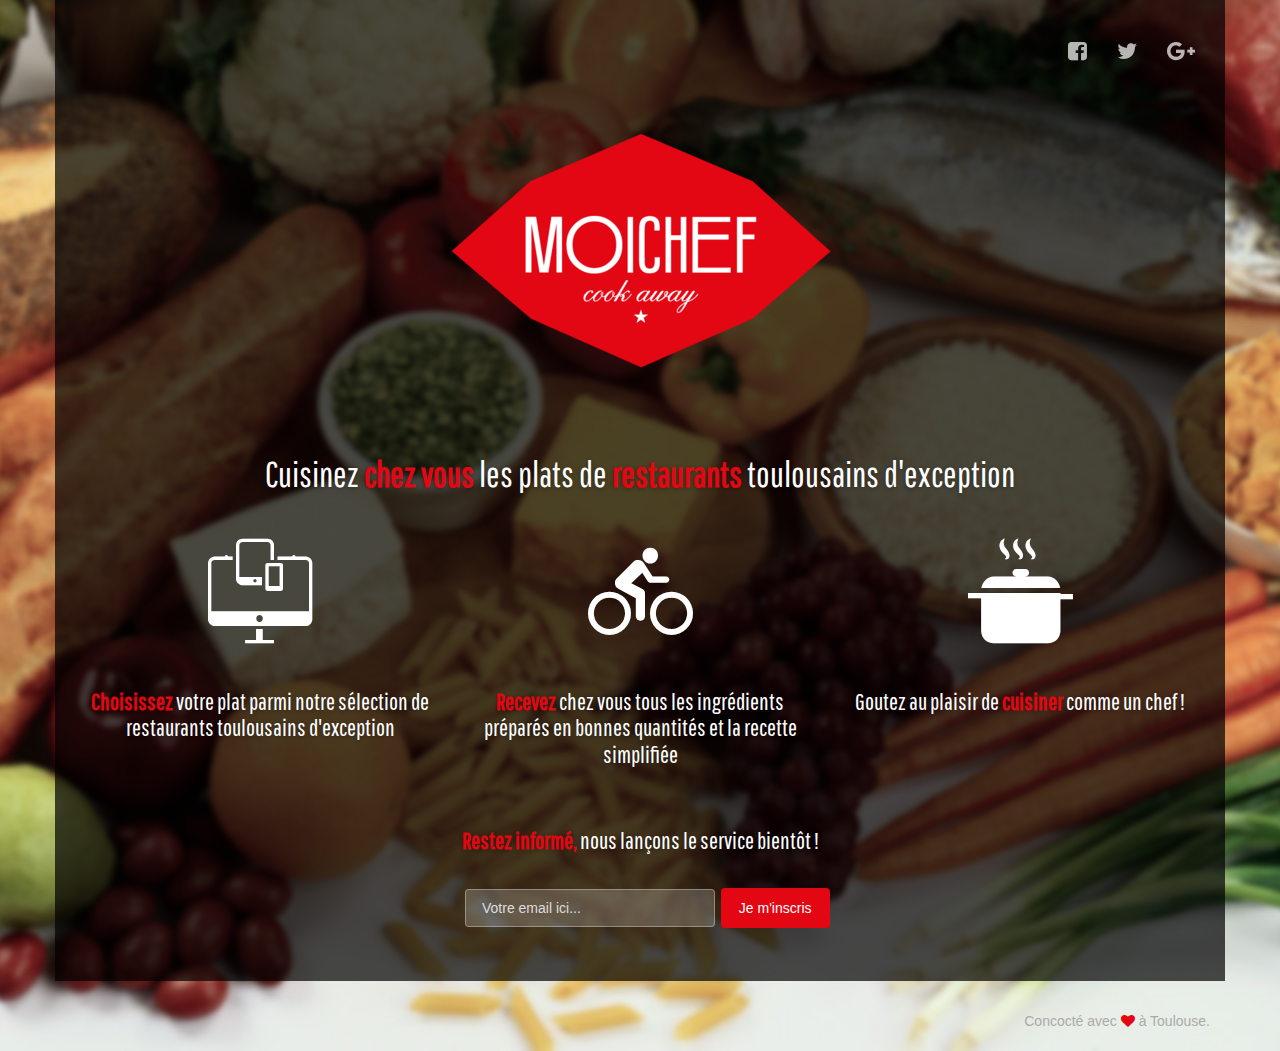
==== index.html @ 2cddd6d4 "Identifiant pour Google Analytics" ====
<!doctype html>
<html lang="fr">
<head>
	<meta charset="utf-8" />
	<meta http-equiv="X-UA-Compatible" content="IE=edge,chrome=1" />

    <meta content='width=device-width, initial-scale=1.0, maximum-scale=1.0, user-scalable=0' name='viewport' />
    <meta name="viewport" content="width=device-width" />

	<meta name="description" content="Avec MoiChef, cuisinez chez vous les plats de vos restaurants toulousains préférés.">

    <title>MoiChef - Cook Away !</title>

	<link rel="icon" type="image/x-icon" href="images/favicon.jpg">

    <link href="css/bootstrap.css" rel="stylesheet" />
	<link href="css/style.css" rel="stylesheet" />

    <!--     Fonts     -->
    <link href="http://netdna.bootstrapcdn.com/font-awesome/4.2.0/css/font-awesome.css" rel="stylesheet">
    <link href='http://fonts.googleapis.com/css?family=Pathway+Gothic+One' rel='stylesheet' type='text/css'>

</head>

<body>
<nav class="navbar navbar-transparent navbar-fixed-top" role="navigation">
  <div class="container">
    <!-- Brand and toggle get grouped for better mobile display -->
    <div class="navbar-header">
      <button type="button" class="navbar-toggle" data-toggle="collapse" data-target="#bs-example-navbar-collapse-1">
        <span class="sr-only">Toggle navigation</span>
        <span class="icon-bar"></span>
        <span class="icon-bar"></span>
        <span class="icon-bar"></span>
      </button>
    </div>

    <!-- Collect the nav links, forms, and other content for toggling -->
    <div class="collapse navbar-collapse" id="bs-example-navbar-collapse-1">

      <ul class="nav navbar-nav navbar-right">
            <li>
                <a href="https://www.facebook.com/moichef.fr">
                    <i class="fa fa-facebook-square"></i>

                </a>
            </li>
             <li>
                <a href="https://twitter.com/MoiChef_fr">
                    <i class="fa fa-twitter"></i>

                </a>
            </li>
			<li>
				<a href="https://plus.google.com/117623824335713913773/about">
					<i class="fa fa-google-plus"></i>

				</a>
			</li>
       </ul>

    </div><!-- /.navbar-collapse -->
  </div><!-- /.container -->
</nav>
<div class="main" style="background-image: url('images/background.jpg')">

    <div class="container jumbotron">

        <h1 class="logo ">
          <img src="images/logo.png">
        </h1>

        <div class="content">
            <h4 class="motto">Cuisinez <strong>chez vous</strong> les plats de <strong>restaurants</strong> toulousains d'exception </h4>

            <div class="subscribe">
                <div class="row">
                  <div class="col-md-4 feature">
                    <h2><i class="icon-Order"></i></h2>
                    <h5 class="info-text"><strong>Choisissez</strong> votre plat parmi notre sélection de restaurants toulousains d'exception</h5>
                  </div>
                  <div class="col-md-4 feature">
                    <h2><i class="icon-Deliver"></i></h2>
                    <h5 class="info-text"><strong>Recevez</strong> chez vous tous les ingrédients préparés en bonnes quantités et la recette simplifiée</h5>
                  </div>
                  <div class="col-md-4 feature">
                    <h2><i class="icon-Cooking"></i></h2>
                    <h5 class="info-text">Goutez au plaisir de <strong>cuisiner</strong> comme un chef !</h5>
				  </div>
                </div>

                <h5 class="info-text">
                    <strong>Restez informé,</strong> nous lançons le service bientôt !
                </h5>
                <div class="row">
                    <div class="col-md-6 col-md-offset-4 col-sm6-6 col-sm-offset-3 ">
                        <form class="form-inline" role="form">
                          <div class="form-group">
                            <label class="sr-only" for="exampleInputEmail2">Email address</label>
                            <input type="email" name="email" id="email" class="form-control transparent" placeholder="Votre email ici...">
                          </div>
                          <a href="javascript:doSubmit();" class="btn btn-info btn-fill">Je m'inscris</a>
                        </form>

                    </div>
                </div>


            </div>
        </div>
    </div>
    <div class="footer">
      <div class="container">
             Concocté avec <i class="fa fa-heart heart"></i> à Toulouse</a>.
      </div>
    </div>
 </div>

</body>
    <script src="js/jquery-1.10.2.js" type="text/javascript"></script>
	<script src="js/bootstrap.min.js" type="text/javascript"></script>
	<script src="js/jquery.cookie.js" type="text/javascript"></script>
	<script src="js/form.js"></script>
	<!-- start Mixpanel --><script type="text/javascript">(function(f,b){if(!b.__SV){var a,e,i,g;window.mixpanel=b;b._i=[];b.init=function(a,e,d){function f(b,h){var a=h.split(".");2==a.length&&(b=b[a[0]],h=a[1]);b[h]=function(){b.push([h].concat(Array.prototype.slice.call(arguments,0)))}}var c=b;"undefined"!==typeof d?c=b[d]=[]:d="mixpanel";c.people=c.people||[];c.toString=function(b){var a="mixpanel";"mixpanel"!==d&&(a+="."+d);b||(a+=" (stub)");return a};c.people.toString=function(){return c.toString(1)+".people (stub)"};i="disable track track_pageview track_links track_forms register register_once alias unregister identify name_tag set_config people.set people.set_once people.increment people.append people.track_charge people.clear_charges people.delete_user".split(" ");
for(g=0;g<i.length;g++)f(c,i[g]);b._i.push([a,e,d])};b.__SV=1.2;a=f.createElement("script");a.type="text/javascript";a.async=!0;a.src="//cdn.mxpnl.com/libs/mixpanel-2.2.min.js";e=f.getElementsByTagName("script")[0];e.parentNode.insertBefore(a,e)}})(document,window.mixpanel||[]);
mixpanel.init("f40c9915b7443f7579fc0d528dfa4902");</script><!-- end Mixpanel -->

<script>
  (function(i,s,o,g,r,a,m){i['GoogleAnalyticsObject']=r;i[r]=i[r]||function(){
  (i[r].q=i[r].q||[]).push(arguments)},i[r].l=1*new Date();a=s.createElement(o),
  m=s.getElementsByTagName(o)[0];a.async=1;a.src=g;m.parentNode.insertBefore(a,m)
  })(window,document,'script','//www.google-analytics.com/analytics.js','ga');

  ga('create', 'UA-55043137-1', 'moichef.fr');


  $( document ).ready(function() {

	if (document.location.protocol !== 'file:') {
		ga('send', 'pageview');

		var uuid = guid();

		$.cookie("distinct_id", uuid);
		mixpanel.track("View Landing Page", {distinct_id: uuid});
	}

    $('#email').keydown(function (e){
        if(e.keyCode == 13){
            doSubmit();
        }
    });

  });

	/**
	 * Generates a GUID string.
	 * @returns {String} The generated GUID.
	 * @example af8a8416-6e18-a307-bd9c-f2c947bbb3aa
	 * @author Slavik Meltser (slavik@meltser.info).
	 * @link http://slavik.meltser.info/?p=142
	 */
	function guid() {
	    function _p8(s) {
	        var p = (Math.random().toString(16)+"000000000").substr(2,8);
	        return s ? "-" + p.substr(0,4) + "-" + p.substr(4,4) : p ;
	    }
	    return _p8() + _p8(true) + _p8(true) + _p8();
	}

</script>
</html>
---- css/style.css ----
/*

Made with love by Creative Tim (http://www.creative-tim.com)

*/

body{

}
.form-control::-moz-placeholder{
   color: #DDDDDD;
   opacity: 1;
}
.form-control:-moz-placeholder{
   color: #DDDDDD;
   opacity: 1;
}
.form-control::-webkit-input-placeholder{
   color: #DDDDDD;
   opacity: 1;
}
.form-control:-ms-input-placeholder{
   color: #DDDDDD;
   opacity: 1;
}
/*     General overwrite     */
a{
    color: #2C93FF;
}
a:hover, a:focus {
    color: #1084FF;
}
a:focus, a:active,
button::-moz-focus-inner,
input[type="reset"]::-moz-focus-inner,
input[type="button"]::-moz-focus-inner,
input[type="submit"]::-moz-focus-inner,
select::-moz-focus-inner,
input[type="file"] > input[type="button"]::-moz-focus-inner {
    outline : 0;
}

/*           Font Smoothing      */

h1, .h1, h2, .h2, h3, .h3, h4, .h4, h5, .h5, h6, .h6, p, .navbar, .brand, .btn-simple{
    -moz-osx-font-smoothing: grayscale;
    -webkit-font-smoothing: antialiased;
}

/*           Typography          */

h1, .h1, h2, .h2, h3, .h3, h4, .h4{
    font-weight: 400;
    margin: 30px 0 15px;
}

h1, .h1 {
    font-size: 52px;
}
h2, .h2{
    font-size: 36px;
}
h3, .h3{
    font-size: 28px;
    margin: 20px 0 10px;
}
h4, .h4{
    font-size: 22px;
}
h5, .h5 {
    font-size: 16px;
}
h6, .h6{
    font-size: 14px;
    font-weight: bold;
    text-transform: uppercase;
}
p{
    font-size: 16px;
    line-height: 1.6180em;
}
h1 small, h2 small, h3 small, h4 small, h5 small, h6 small, .h1 small, .h2 small, .h3 small, .h4 small, .h5 small, .h6 small, h1 .small, h2 .small, h3 .small, h4 .small, h5 .small, h6 .small, .h1 .small, .h2 .small, .h3 .small, .h4 .small, .h5 .small, .h6 .small {
    color: #999999;
    font-weight: 300;
    line-height: 1;
}
h1 small, h2 small, h3 small, h1 .small, h2 .small, h3 .small {
    font-size: 60%;
}

strong {
    color: #E30613;
}

/*           Animations              */
.form-control, .input-group-addon{
    -webkit-transition: all 300ms linear;
    -moz-transition: all 300ms linear;
    -o-transition: all 300ms linear;
    -ms-transition: all 300ms linear;
    transition: all 300ms linear;
}


.btn{
    border-width: 2px;
    background-color: rgba(0,0,0,.0);
    font-weight: 400;
    opacity: 0.8;
    padding: 8px 16px;
}
.btn-round{
    border-width: 1px;
    border-radius: 30px !important;
    opacity: 0.79;
    padding: 9px 18px;
}
.btn-sm, .btn-xs {
    border-radius: 3px;
    font-size: 12px;
    line-height: 1.5;
    padding: 5px 10px;
}
.btn-xs {
    padding: 1px 5px;
}
.btn-lg{
   border-radius: 6px;
   font-size: 18px;
   font-weight: 400;
   padding: 14px 60px;
}
.btn-wd {
    min-width: 140px;
}
.btn-default{
    color: #777777;
    border-color: #999999
}
.btn-primary {
    color: #3472F7;
    border-color: #3472F7;
}
.btn-info{
     color: #E30613;
    border-color: #E30613;
}
.btn-success{
    color: #05AE0E;
    border-color: #05AE0E;
}
.btn-warning{
    color: #FF9500;
    border-color: #FF9500;
}
.btn-danger{
    color: #FF3B30;
    border-color: #FF3B30;
}
.btn:hover{
    background-color: rgba(0,0,0,.0);
    opacity: 1;
}
.btn-primary:hover, .btn-primary:focus, .btn-primary:active, .btn-primary.active, .open .dropdown-toggle.btn-primary {
    color: #1D62F0;
    border-color: #1D62F0;
    background-color: rgba(0,0,0,.0);
}
.btn-info:hover, .btn-info:focus, .btn-info:active, .btn-info.active, .open .dropdown-toggle.btn-info {
    color: #1084FF;
    border-color: #1084FF;
    background-color: rgba(0,0,0,.0);
}
.btn-success:hover, .btn-success:focus, .btn-success:active, .btn-success.active, .open .dropdown-toggle.btn-success {
    color: #049F0C;
    border-color: #049F0C;
    background-color: rgba(0,0,0,.0);
}
.btn-warning:hover, .btn-warning:focus, .btn-warning:active, .btn-warning.active, .open .dropdown-toggle.btn-warning {
    color: #ED8D00;
    border-color: #ED8D00;
    background-color: rgba(0,0,0,.0);
}
.btn-danger:hover, .btn-danger:focus, .btn-danger:active, .btn-danger.active, .open .dropdown-toggle.btn-danger {
    color: #EE2D20;
    border-color: #EE2D20;
    background-color: rgba(0,0,0,.0);
}
.btn-default:hover, .btn-default:focus, .btn-default:active, .btn-default.active, .open .dropdown-toggle.btn-default {
    color: #666666;
    border-color: #888888;
    background-color: rgba(0,0,0,.0);
}
.btn:active, .btn.active {
    background-image: none;
    box-shadow: none;

}
.btn.disabled, .btn[disabled], fieldset[disabled] .btn {
    opacity: 0.45;
}
.btn-primary.disabled, .btn-primary[disabled], fieldset[disabled] .btn-primary, .btn-primary.disabled:hover, .btn-primary[disabled]:hover, fieldset[disabled] .btn-primary:hover, .btn-primary.disabled:focus, .btn-primary[disabled]:focus, fieldset[disabled] .btn-primary:focus, .btn-primary.disabled:active, .btn-primary[disabled]:active, fieldset[disabled] .btn-primary:active, .btn-primary.disabled.active, .btn-primary.active[disabled], fieldset[disabled] .btn-primary.active {
    background-color: rgba(0, 0, 0, 0);
    border-color: #3472F7;
}
.btn-info.disabled, .btn-info[disabled], fieldset[disabled] .btn-info, .btn-info.disabled:hover, .btn-info[disabled]:hover, fieldset[disabled] .btn-info:hover, .btn-info.disabled:focus, .btn-info[disabled]:focus, fieldset[disabled] .btn-info:focus, .btn-info.disabled:active, .btn-info[disabled]:active, fieldset[disabled] .btn-info:active, .btn-info.disabled.active, .btn-info.active[disabled], fieldset[disabled] .btn-info.active {
    background-color: rgba(0, 0, 0, 0);
    border-color: #2C93FF;
}
.btn-success.disabled, .btn-success[disabled], fieldset[disabled] .btn-success, .btn-success.disabled:hover, .btn-success[disabled]:hover, fieldset[disabled] .btn-success:hover, .btn-success.disabled:focus, .btn-success[disabled]:focus, fieldset[disabled] .btn-success:focus, .btn-success.disabled:active, .btn-success[disabled]:active, fieldset[disabled] .btn-success:active, .btn-success.disabled.active, .btn-success.active[disabled], fieldset[disabled] .btn-success.active {
    background-color: rgba(0, 0, 0, 0);
    border-color: #05AE0E;
}
.btn-danger.disabled, .btn-danger[disabled], fieldset[disabled] .btn-danger, .btn-danger.disabled:hover, .btn-danger[disabled]:hover, fieldset[disabled] .btn-danger:hover, .btn-danger.disabled:focus, .btn-danger[disabled]:focus, fieldset[disabled] .btn-danger:focus, .btn-danger.disabled:active, .btn-danger[disabled]:active, fieldset[disabled] .btn-danger:active, .btn-danger.disabled.active, .btn-danger.active[disabled], fieldset[disabled] .btn-danger.active {
    background-color: rgba(0, 0, 0, 0);
    border-color: #FF3B30;
}
.btn-warning.disabled, .btn-warning[disabled], fieldset[disabled] .btn-warning, .btn-warning.disabled:hover, .btn-warning[disabled]:hover, fieldset[disabled] .btn-warning:hover, .btn-warning.disabled:focus, .btn-warning[disabled]:focus, fieldset[disabled] .btn-warning:focus, .btn-warning.disabled:active, .btn-warning[disabled]:active, fieldset[disabled] .btn-warning:active, .btn-warning.disabled.active, .btn-warning.active[disabled], fieldset[disabled] .btn-warning.active {
    background-color: rgba(0, 0, 0, 0);
    border-color: #FF9500;
}


/*           Buttons fill .btn-fill           */
.btn-fill{
    color: #FFFFFF;
    opacity: 1;
}
.btn-fill:hover, .btn-fill:active, .btn-fill:focus{
    color: #FFFFFF;
}
.btn-default.btn-fill{
    background-color: #999999;
    border-color: #999999
}
.btn-primary.btn-fill{
    background-color: #3472F7;
    border-color: #3472F7;
}
.btn-info.btn-fill{
    background-color: #E30613;
    border-color: #E30613;
}
.btn-success.btn-fill{
    background-color: #05AE0E;
    border-color: #05AE0E;
}
.btn-warning.btn-fill{
   background-color: #FF9500;
   border-color: #FF9500;
}
.btn-danger.btn-fill{
    background-color: #FF3B30;
    border-color: #FF3B30;
}
.btn-default.btn-fill:hover, .btn-default.btn-fill:focus, .btn-default.btn-fill:active, .btn-default.btn-fill.active, .open .dropdown-toggle.btn-fill.btn-default {
    background-color: #888888;
    border-color: #888888;
}
.btn-primary.btn-fill:hover, .btn-primary.btn-fill:focus, .btn-primary.btn-fill:active, .btn-primary.btn-fill.active, .open .dropdown-toggle.btn-primary.btn-fill{
    border-color: #1D62F0;
    background-color: #1D62F0;
}
.btn-info.btn-fill:hover, .btn-info.btn-fill:focus, .btn-info.btn-fill:active, .btn-info.btn-fill.active, .open .dropdown-toggle.btn-info.btn-fill {
    background-color: #FA2506;
    border-color: #FA2506;
}
.btn-success.btn-fill:hover, .btn-success.btn-fill:focus, .btn-success.btn-fill:active, .btn-success.btn-fill.active, .open .dropdown-toggle.btn-fill.btn-success {
    background-color: #049F0C;
    border-color: #049F0C;
}
.btn-warning.btn-fill:hover, .btn-warning.btn-fill:focus, .btn-warning.btn-fill:active, .btn-warning.btn-fill.active, .open .dropdown-toggle.btn-fill.btn-warning {
    background-color: #ED8D00;
    border-color: #ED8D00;
}
.btn-danger.btn-fill:hover, .btn-danger.btn-fill:focus, .btn-danger.btn-fill:active, .btn-danger.btn-fill.active, .open .dropdown-toggle.btn-danger.btn-fill {
    background-color: #EE2D20;
    border-color: #EE2D20;
}

/*          End Buttons fill          */

.btn-simple{
    font-weight: 600;
    border: 0;
    padding: 10px 18px;
}
.btn-simple.btn-xs{
    padding: 3px 5px;
}
.btn-simple.btn-sm{
    padding: 7px 10px;
}
.btn-simple.btn-lg{
   padding: 16px 60px;
}
.btn-round.btn-xs{
    padding: 2px 5px;
}
.btn-round.btn-sm{
    padding: 6px 10px;
}
.btn-round.btn-lg{
    padding: 15px 60px;
}


/*             Inputs               */
.form-control {
    background-color: #FFFFFF;
    border: 1px solid #E3E3E3;
    border-radius: 4px;
    box-shadow: none;
    color: #444444;
    height: 38px;
    padding: 6px 16px;
}

.form-control:focus {
    background-color: #FFFFFF;
    border: 1px solid #9A9A9A;
    box-shadow: none;
    outline: 0 none;
}
.form-control + .form-control-feedback{
    border-radius: 6px;
    font-size: 14px;
    padding: 0 12px 0 0;
    position: absolute;
    right: 25px;
    top: 13px;
    vertical-align: middle;
}
.form-control.transparent{
    background-color: rgba(255, 255, 255, 0.2);
    border: 1px solid rgba(238, 238, 238, 0.37);
    color: #FFFFFF;
}
.form-control.transparent:focus{
    border-color: #FFFFFF;

}
.input-lg{
    height: 56px;
    padding: 10px 16px;
}

/*           Navigation Bar             */
.navbar{
    border: 0 none;
    transition: all 0.4s;
    -webkit-transition: all 0.4s;
    font-size: 16px;
}
.navbar-default {
    background-color: #D9D9D9;

}
.navbar .navbar-brand {
    font-weight: 600;
    margin-top: 5px;
    margin-bottom: 5px;
    font-size: 20px;
}
.navbar-nav > li > a {
    margin-top: 13px;
    margin-bottom: 13px;
    padding-bottom: 12px;
    padding-top: 12px;
    font-size: 16px;
}
.navbar-nav > li > a [class^="fa"]{
    font-size: 22px;
}
.navbar-brand{
    padding: 20px 15px;
}

.navbar .btn{
    margin-top: 8px;
    margin-bottom: 8px;
}
.navbar-default:not(.navbar-transparent) {
    background-color: rgba(255, 255, 255, 0.96);
    border-bottom: 1px solid rgba(0, 0, 0, 0.1);
}
.navbar-transparent{
    padding-top: 15px;
    background-color: rgba(0,0,0,.0);
}
.navbar-transparent .navbar-brand, [class*="navbar-ct"] .navbar-brand{
    color: #FFFFFF;
    opacity: 0.95;
}
.navbar-transparent .navbar-brand:hover, .navbar-transparent .navbar-brand:focus {
    background-color: rgba(0, 0, 0, 0);
    color: #5E5E5E;
}
.navbar-transparent .nav .caret{
    border-bottom-color: #FFFFFF;
    border-top-color: #FFFFFF;
}
.navbar-transparent .navbar-nav > li > a, [class*="navbar-ct"] .navbar-nav > li > a{
    color: #FFFFFF;
    border-color: #FFFFFF;
    opacity: 0.7;
}
.navbar-transparent .navbar-brand:hover, .navbar-transparent .navbar-brand:focus, [class*="navbar-ct"] .navbar-brand:hover, [class*="navbar-ct"] .navbar-brand:focus {
    background-color: rgba(0, 0, 0, 0);
    color: #FFFFFF;
    opacity: 1;
}
.navbar-default .navbar-nav > .active > a, .navbar-default .navbar-nav > .active > a:hover, .navbar-default .navbar-nav > .active > a:focus, .navbar-default .navbar-nav > li > a:hover, .navbar-default .navbar-nav > li > a:focus {
    background-color: rgba(255, 255, 255, 0);
    border-radius: 3px;
    color: #2C93FF;
    opacity: 1;
}
.navbar-default .navbar-nav > .dropdown > a:hover .caret, .navbar-default .navbar-nav > .dropdown > a:focus .caret {
    border-bottom-color: #2C93FF;
    border-top-color: #2C93FF;
}
.navbar-default .navbar-nav > .open > a, .navbar-default .navbar-nav > .open > a:hover, .navbar-default .navbar-nav > .open > a:focus{
    background-color: rgba(255, 255, 255, 0);
    color: #2C93FF;
}
.navbar-transparent .navbar-nav > .active > a, .navbar-transparent .navbar-nav > .active > a:hover, .navbar-transparent .navbar-nav > .active > a:focus, .navbar-transparent .navbar-nav > li > a:hover, .navbar-transparent .navbar-nav > li > a:focus, [class*="navbar-ct"] .navbar-nav > .active > a, [class*="navbar-ct"] .navbar-nav > .active > a:hover, [class*="navbar-ct"] .navbar-nav > .active > a:focus, [class*="navbar-ct"] .navbar-nav > li > a:hover, [class*="navbar-ct"] .navbar-nav > li > a:focus {
    background-color: rgba(255, 255, 255, 0);
    border-radius: 3px;
    color: #FFFFFF;
    opacity: 1;
}
.navbar-transparent .navbar-nav > .dropdown > a .caret, [class*="navbar-ct"] .navbar-nav > .dropdown > a .caret{
    border-bottom-color: #FFFFFF;
    border-top-color: #FFFFFF;
}
.navbar-transparent .navbar-nav > .dropdown > a:hover .caret, .navbar-transparent .navbar-nav > .dropdown > a:focus .caret {
    border-bottom-color: #FFFFFF;
    border-top-color: #FFFFFF;
}
.navbar-transparent .navbar-nav > .open > a, .navbar-transparent .navbar-nav > .open > a:hover, .navbar-transparent .navbar-nav > .open > a:focus {
    background-color: rgba(255, 255, 255, 0);
    color: #FFFFFF;
    opacity: 1;
}
.navbar .btn{
    font-size: 16px;
    margin-top: 13px;
    margin-bottom: 13px;
}
.navbar .btn-default{
    color: #777777;
    border-color: #777777;
}
.navbar-default:not(.navbar-transparent) .btn-default:hover{
    color: #2C93FF;
    border-color: #2C93FF;
}
.navbar-transparent .btn-default, [class*="navbar-ct"] .btn-default{
    color: #FFFFFF;
    border-color: #FFFFFF;
}
[class*="navbar-ct"] .btn-default.btn-fill{
    color: #777777;
    background-color: #FFFFFF;
    opacity: 0.9;
}
[class*="navbar-ct"] .btn-default.btn-fill:hover, [class*="navbar-ct"] .btn-default.btn-fill:focus, [class*="navbar-ct"] .btn-default.btn-fill:active, [class*="navbar-ct"] .btn-default.btn-fill.active, [class*="navbar-ct"] .open .dropdown-toggle.btn-fill.btn-default{
    border-color: #FFFFFF;
    opacity: 1;
}
.navbar-form{
    box-shadow: none;
}
.navbar-form .form-control{
    background-color: rgba(244, 244, 244, 0);
    border-radius: 0;
    border:0;
    height: 22px;
    padding: 0;
    font-size: 16px;
    line-height: 20px;
    color: #777777;
}
.navbar-transparent .navbar-form .form-control, [class*="navbar-ct"] .navbar-form .form-control{
    color: #FFFFFF;
    border: 0;
    border-bottom: 1px solid rgba(255,255,255,.6);
}

.navbar .label{
    background-color: #FFFFFF;
    border: 1px solid #DDDDDD;
    color: #BBBBBB;
    text-transform: uppercase;
}
.dropdown-menu > li > a {
/*     border-bottom: 1px solid #DDDDDD; */
    padding: 6px 15px;
    color: #777777;
}
.dropdown-menu > li:first-child > a{
    border-radius: 10px 10px 0 0;
    padding-top: 12px;
}
.dropdown-menu > li:last-child > a{
    border-bottom: 0 none;
    border-radius: 0 0 10px 10px;
    padding-bottom: 12px;
}
.dropdown-menu > li > a:hover, .dropdown-menu > li > a:focus {
    background-color: #FFFFFF;
    color: #333333;
    opacity: 1;
    text-decoration: none;
}
.dropdown-menu > li > a img{
    margin-right: 5px;
}
.dropdown-menu .divider {
    background-color: #E5E5E5;
    height: 1px;
    margin: 8px 15px;
    overflow: hidden;
}

.navbar-toggle{
    margin-top: 19px;
    margin-bottom: 19px;
    border: 0;
}
.navbar-toggle .icon-bar {
    background-color: #FFFFFF;
}
.navbar-collapse, .navbar-form {
    border-color: rgba(0, 0, 0, 0);
}
.navbar-default .navbar-toggle:hover, .navbar-default .navbar-toggle:focus {
    background-color: rgba(0,0,0,0);
}


@media (min-width: 768px){
    .navbar-form {
        margin-top: 21px;
        margin-bottom: 21px;
        padding-left: 5px;
        padding-right: 5px;
    }
    .navbar-nav > li > .dropdown-menu, .dropdown-menu{
        display: block;
        margin: 0;
        padding: 0;
        z-index: 9000;
        position: absolute;
        -webkit-border-radius: 10px;
        box-shadow: 1px 2px 3px rgba(0, 0, 0, 0.125);
        border-radius: 10px;
        -webkit-box-sizing: border-box;
        -moz-box-sizing: border-box;
        box-sizing: border-box;
        opacity: 0;
        -ms-filter: "alpha(opacity=0)";
        -webkit-filter: alpha(opacity=0);
        -moz-filter: alpha(opacity=0);
        -ms-filter: alpha(opacity=0);
        -o-filter: alpha(opacity=0);
        filter: alpha(opacity=0);
        -webkit-transform: scale(0);
        -moz-transform: scale(0);
        -o-transform: scale(0);
        -ms-transform: scale(0);
        transform: scale(0);
        -webkit-transition: all 300ms cubic-bezier(0.34, 1.61, 0.7, 1);
        -moz-transition: all 300ms cubic-bezier(0.34, 1.61, 0.7, 1);
        -o-transition: all 300ms cubic-bezier(0.34, 1.61, 0.7, 1);
        -ms-transition: all 300ms cubic-bezier(0.34, 1.61, 0.7, 1);
        transition: all 300ms cubic-bezier(0.34, 1.61, 0.7, 1);

    }
    .navbar-nav > li.open > .dropdown-menu, .open .dropdown-menu{
        -webkit-transform-origin: 29px -50px;
        -moz-transform-origin: 29px -50px;
        -o-transform-origin: 29px -50px;
        -ms-transform-origin: 29px -50px;
        transform-origin: 29px -50px;
        -webkit-transform: scale(1);
        -moz-transform: scale(1);
        -o-transform: scale(1);
        -ms-transform: scale(1);
        transform: scale(1);
        opacity: 1;
        -ms-filter: none;
        -webkit-filter: none;
        -moz-filter: none;
        -ms-filter: none;
        -o-filter: none;
        filter: none;
    }
    .dropdown-menu:before{
        border-bottom: 11px solid rgba(0, 0, 0, 0.2);
        border-left: 11px solid rgba(0, 0, 0, 0);
        border-right: 11px solid rgba(0, 0, 0, 0);
        content: "";
        display: inline-block;
        position: absolute;
        left: 100%;
        margin-left: -60%;
        top: -11px;
    }
    .dropdown-menu:after {
        border-bottom: 11px solid #FFFFFF;
        border-left: 11px solid rgba(0, 0, 0, 0);
        border-right: 11px solid rgba(0, 0, 0, 0);
        content: "";
        display: inline-block;
        position: absolute;
        left: 100%;
        margin-left: -60%;
        top: -10px;
    }

}

@media (max-width: 768px){
    .navbar-transparent{
        padding-top: 0px;
        background-color: rgba(0, 0, 0, 0.75);
    }
    .navbar-transparent .navbar-collapse.in .navbar-nav .open .dropdown-menu > li > a:hover, .navbar-transparent .navbar-collapse.in .navbar-nav .open .dropdown-menu > li > a:focus, .navbar-transparent .dropdown-menu > li > a:hover, .navbar-transparent .dropdown-menu > li > a:focus, [class*="navbar-ct"] .dropdown-menu > li > a:hover, [class*="navbar-ct"] .dropdown-menu > li > a:focus{
        color: #FFFFFF;
        background-color: rgba(0,0,0,0);
        opacity: 1;
    }
    .navbar-transparent .navbar-collapse.in .navbar-nav .open .dropdown-menu > li > a, [class*="navbar-ct"] .dropdown-menu > li > a {
        color: #FFFFFF;
        opacity: 0.8;
    }
    .nav .open > a, .nav .open > a:hover, .nav .open > a:focus {
        background-color: rgba(0,0,0,0);
        border-color: #428BCA;
    }
    .navbar-collapse{
        text-align: center;
    }
    .navbar-collapse .navbar-form {
        width: 170px;
        margin: 0 auto;
    }
    .navbar-transparent .dropdown-menu .divider{
        background-color: #434343;
    }

}
.modal-backdrop.in {
    opacity: 0.25;
}


.main{
    background-position: center center;
    background-size: cover;
    height: auto;
    left: 0;
    min-height: 100%;
    min-width: 100%;
    position: absolute;
    top: 0;
    width: auto;
}

.blur{
  opacity:0;
}

.logo-container{
    left: 50px;
    position: absolute;
    top: 20px;
     z-index: 3;
}
.logo-container .logo{
    overflow: hidden;
    border-radius: 50%;
    border: 1px solid #333333;
    width: 60px;
    float: left;
}
.logo-container .brand{
    font-size: 18px;
    color: #FFFFFF;
    line-height: 20px;
    float: left;
    margin-left: 10px;
    margin-top: 10px;
    width: 60px
}
.main .logo{
    color: #009EE0;
    font-size: 56px;
    font-weight: 300;
    position: relative;
    text-align: center;
    text-shadow: 0 0 10px rgba(0, 0, 0, 0.33);
    margin-top: 30px;
    z-index: 3;
}

.jumbotron {
    background-color: rgba(0,0,0,0.7);
}

.main .content{
    position: relative;
    z-index: 4;
}
.main .motto{
    //min-height: 140px;
}
.main .motto, .main .subscribe .info-text{
    font-family: 'Pathway Gothic One', sans-serif;
    font-size: 36px;
    color: #FFFFFF;
    text-shadow: 0 1px 4px rgba(0, 0, 0, 0.33);
    text-align: center;
    margin-top: 30px;

}
.main .subscribe .info-text{
    font-size: 24px;
    margin-bottom: 30px;
}

.feature h2 {
    color: #FFFFFF;
    font-size: 5em;
    text-align: center;
}

.footer{
    position: relative;
    bottom: 20px;
    right: 0px;
    width: 100%;
    color: #AAAAAA;
    z-index: 4;
    text-align: right;
    margin-top: 50px;
}
.footer .heart{
    color: #E30613;
}
.footer a{
    color: #009EE0;
}

@media (min-width:219px){
    .main .subscribe .form-group{
        width: auto;
    }
    .main .subscribe .form-inline .btn{
        width: 100%;
    }
}
@media (min-width:768px){
    .main .subscribe .form-inline .btn{
        width: auto;
    }

    .form-inline .form-group {
        margin-bottom: 4px;
    }
}
@media (min-width:991px){
    .main .subscribe .form-group{
        width: 190px;
    }
    .footer{
        //position: fixed;
        bottom: 20px;
    }
}
@media (min-width:1200px){
    .main .subscribe .form-group{
        width: 250px;
    }
}




/*          For demo purpose         */



.fixed-plugin{
    position: fixed;
    top:0px;
    right: 50px;
    z-index: 1031;
}
.fixed-plugin .fa-cog{
    color: #FFFFFF;
    background-color: rgba(0,0,0,.2);
    padding: 10px;
    border-radius: 0 0 6px 6px;
}
.fixed-plugin .dropdown-menu{
    right: 0;
    left: auto;
}
.fixed-plugin .dropdown-menu:after, .fixed-plugin .dropdown-menu:before{
    right: 10px;
    margin-left: auto;
    left: auto;
}
.fixed-plugin .fa-circle-thin{
    color: #FFFFFF;
}
.fixed-plugin .active .fa-circle-thin{
    color: #00bbff;
}
.fixed-plugin .dropdown-menu > li > a{
    padding-left: 10px;
    padding-right: 10px;
}

.fixed-plugin .dropdown-menu > .active > a, .fixed-plugin .dropdown-menu > .active > a:hover, .fixed-plugin .dropdown-menu > .active > a:focus{
    background: none;
    color: #777777;
}
.fixed-plugin img{
    border-radius: 6px;
    width: 150px;
    max-height: 65px;
    border: 4px solid #FFFFFF;

}
.fixed-plugin .active img, .fixed-plugin a:hover img{
    border-color: #00bbff;
}

.fixed-plugin .btn{
    margin: 10px 15px 0;
    color: #FFFFFF;
}
.fixed-plugin .btn:hover{
    color: #FFFFFF;
}
.fixed-plugin .badge{
    border: 3px solid #FFFFFF;
    border-radius: 50%;
    cursor: pointer;
    display: inline-block;
    height: 23px;
    margin-right: 5px;
    position: relative;
    top: 5px;
    width: 23px;
}
.fixed-plugin .badge.active, .fixed-plugin .badge:hover{
    border-color: #00bbff;
}
.fixed-plugin .badge-black{
    background-color: #333333;
}
.fixed-plugin .badge-blue{
    background-color: #2C93FF;
}
.fixed-plugin .badge-green{
    background-color: #05AE0E;
}
.fixed-plugin .badge-orange{
    background-color: #FF9500;
}
.fixed-plugin .badge-red{
    background-color: #FF3B30;
}

@media (max-width:768px){
    .fixed-plugin{
        top: 80px;
        right: 0px;
    }
    .main .container{
        margin-bottom: 50px;
    }

}

@font-face {
	font-family: 'icomoon';
	src:url('fonts/icomoon.eot?bmqlkk');
	src:url('fonts/icomoon.eot?#iefixbmqlkk') format('embedded-opentype'),
		url('fonts/icomoon.woff?bmqlkk') format('woff'),
		url('fonts/icomoon.ttf?bmqlkk') format('truetype'),
		url('fonts/icomoon.svg?bmqlkk#icomoon') format('svg');
	font-weight: normal;
	font-style: normal;
}

[class^="icon-"], [class*=" icon-"] {
	font-family: 'icomoon';
	speak: none;
	font-style: normal;
	font-weight: normal;
	font-variant: normal;
	text-transform: none;
	line-height: 1;

	/* Better Font Rendering =========== */
	-webkit-font-smoothing: antialiased;
	-moz-osx-font-smoothing: grayscale;
}

.icon-Cooking:before {
	content: "\e600";
}
.icon-Deliver:before {
	content: "\e601";
}
.icon-Order:before {
	content: "\e602";
}
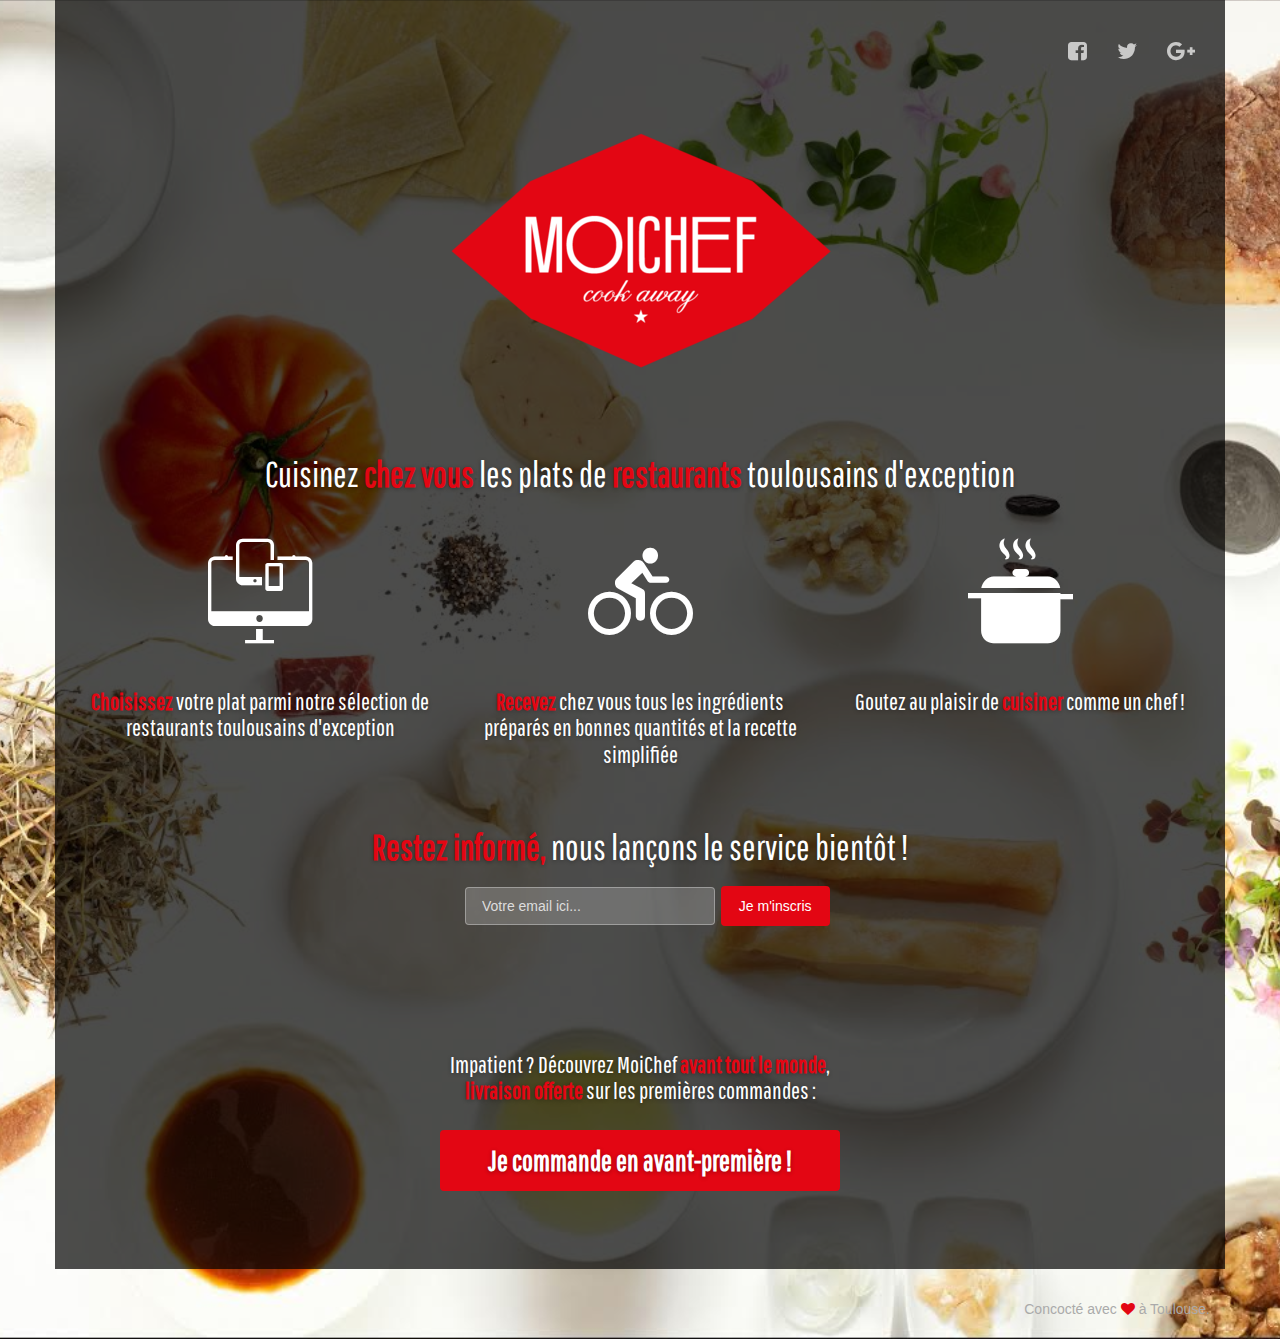
==== commit b062f155: "Fixed a br too much, and enabled index." ====
--- a/index.html
+++ b/index.html
@@ -89,9 +89,9 @@
 				  </div>
                 </div>
 
-                <h5 class="info-text">
+                <h4 class="motto">
                     <strong>Restez informé,</strong> nous lançons le service bientôt !
-                </h5>
+                </h4>
                 <div class="row">
                     <div class="col-md-6 col-md-offset-4 col-sm6-6 col-sm-offset-3 ">
                         <form class="form-inline" role="form">
@@ -101,9 +101,14 @@
                           </div>
                           <a href="javascript:doSubmit();" class="btn btn-info btn-fill">Je m'inscris</a>
                         </form>
-
+						<p id="email-error" class="alert alert-danger" style="display:none;"><strong>Oh zut !</strong> On dirait qu'il y a une erreur sur votre email.</p>
                     </div>
                 </div>
+<br><br>
+<h5 class="info-text">
+    Impatient ? Découvrez MoiChef <strong>avant tout le monde</strong>,<br> <strong>livraison offerte</strong> sur les premières commandes :<br><br>
+    <a href="commander.html" class="btn btn-info btn-fill" style="font-size: 1.2em; width: 400px !important;"><b>Je commande en avant-première !</b></a>
+</h5>
 
 
             </div>
@@ -123,7 +128,7 @@
 	<script src="js/form.js"></script>
 	<!-- start Mixpanel --><script type="text/javascript">(function(f,b){if(!b.__SV){var a,e,i,g;window.mixpanel=b;b._i=[];b.init=function(a,e,d){function f(b,h){var a=h.split(".");2==a.length&&(b=b[a[0]],h=a[1]);b[h]=function(){b.push([h].concat(Array.prototype.slice.call(arguments,0)))}}var c=b;"undefined"!==typeof d?c=b[d]=[]:d="mixpanel";c.people=c.people||[];c.toString=function(b){var a="mixpanel";"mixpanel"!==d&&(a+="."+d);b||(a+=" (stub)");return a};c.people.toString=function(){return c.toString(1)+".people (stub)"};i="disable track track_pageview track_links track_forms register register_once alias unregister identify name_tag set_config people.set people.set_once people.increment people.append people.track_charge people.clear_charges people.delete_user".split(" ");
 for(g=0;g<i.length;g++)f(c,i[g]);b._i.push([a,e,d])};b.__SV=1.2;a=f.createElement("script");a.type="text/javascript";a.async=!0;a.src="//cdn.mxpnl.com/libs/mixpanel-2.2.min.js";e=f.getElementsByTagName("script")[0];e.parentNode.insertBefore(a,e)}})(document,window.mixpanel||[]);
-mixpanel.init("f40c9915b7443f7579fc0d528dfa4902");</script><!-- end Mixpanel -->
+mixpanel.init("4eee1959cb633c36cdc22c4f588c5721");</script><!-- end Mixpanel -->
 
 <script>
   (function(i,s,o,g,r,a,m){i['GoogleAnalyticsObject']=r;i[r]=i[r]||function(){
@@ -131,7 +136,7 @@
   m=s.getElementsByTagName(o)[0];a.async=1;a.src=g;m.parentNode.insertBefore(a,m)
   })(window,document,'script','//www.google-analytics.com/analytics.js','ga');
 
-  ga('create', 'UA-55043137-1', 'moichef.fr');
+  ga('create', 'UA-55043137-1', 'www.moichef.fr');
 
 
   $( document ).ready(function() {
@@ -139,15 +144,19 @@
 	if (document.location.protocol !== 'file:') {
 		ga('send', 'pageview');
 
-		var uuid = guid();
+		var uuid = $.cookie("distinct_id") || guid();
 
 		$.cookie("distinct_id", uuid);
 		mixpanel.track("View Landing Page", {distinct_id: uuid});
 	}
 
-    $('#email').keydown(function (e){
-        if(e.keyCode == 13){
+    $('#email').keypress(function (e){
+
+		var key = window.event ? e.keyCode : e.which;
+        if (key == '13') {
+			e.preventDefault();
             doSubmit();
+			return false;
         }
     });
 
--- a/css/style.css
+++ b/css/style.css
@@ -71,9 +71,7 @@
     font-size: 16px;
 }
 h6, .h6{
-    font-size: 14px;
-    font-weight: bold;
-    text-transform: uppercase;
+    font-size: 12px;
 }
 p{
     font-size: 16px;
@@ -715,7 +713,7 @@
     z-index: 4;
 }
 .main .motto{
-    //min-height: 140px;
+    /* min-height: 140px;*/
 }
 .main .motto, .main .subscribe .info-text{
     font-family: 'Pathway Gothic One', sans-serif;
@@ -776,7 +774,8 @@
         width: 190px;
     }
     .footer{
-        //position: fixed;
+           /* min-height: 140px;*/
+        /* position: fixed; */
         bottom: 20px;
     }
 }
@@ -922,3 +921,9 @@
 .icon-Order:before {
 	content: "\e602";
 }
+
+h6.info-text {
+   font-size: 10px;
+   text-color: yellow;
+}
+
